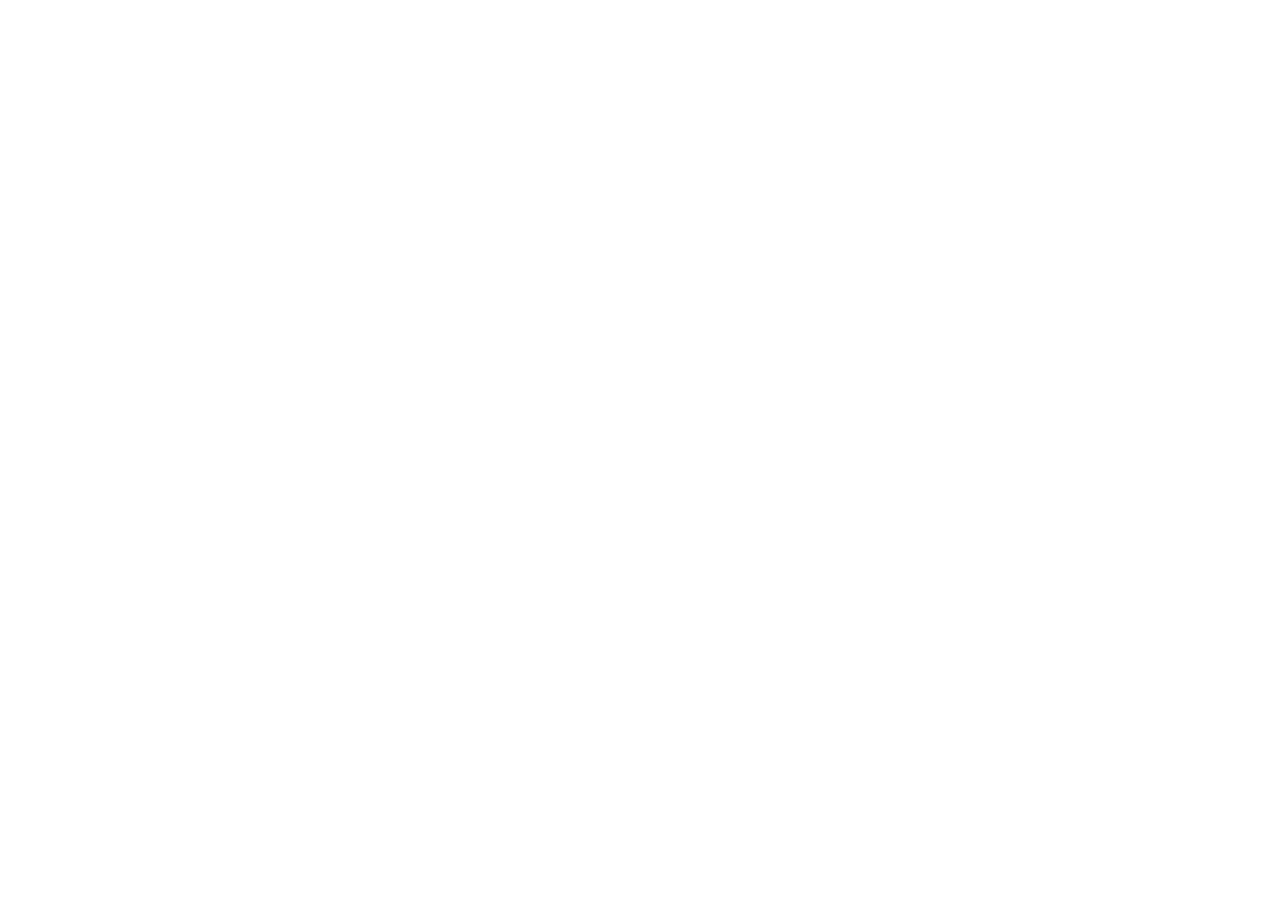
==== index.html @ a1a869b6 "Create index.html" ====
<!DOCTYPE html>
<html lang="en">
  <head>
        <meta charset="UTF-8">
        <meta name="viewport" content="width=device-width, initial-scale=1.0">
        <title>Signal Dev Labs - Custom Solutions</title>
      <style>
                * { margin: 0; padding: 0; box-sizing: border-box; }
                body {
                              font-family: -apple-system, BlinkMacSystemFont, 'Segoe UI', Roboto, 'Helvetica Neue', Arial, sans-serif;
                              background: linear-gradient(135deg, #0f172a 0%, #1e293b 100%);
                              color: #f8fafc;
                              min-height: 100vh;
                              display: flex;
                              align-items: center;
                              justify-content: center;
                              padding: 20px;
                }
                .container {
                              text-align: center;
                              max-width: 600px;
                }
                h1 {
                              font-size: 2.5em;
                              margin-bottom: 20px;
                              color: #ffffff;
                }
                p {
                              font-size: 1.1em;
                              margin-bottom: 30px;
                              color: #94a3b8;
                }
                .button {
                              display: inline-block;
                              padding: 15px 40px;
                              background: #3b82f6;
                              color: white;
                              text-decoration: none;
                              border-radius: 8px;
                              font-size: 1.1em;
                              transition: all 0.3s ease;
                }
                .button:hover {
                              background: #60a5fa;
                }
            </style>
  </head>
  <body>
        <div class="container">
                  <h1>Signal Dev Labs</h1>
                <p>Custom Solutions. Intelligent Systems. Built to Scale.</p>
                <p>Loading your website...</p>
                <a href="https://advuf-699355cbca5c464684aefee860e9e265-preview.app.atoms.dev/" class="button">Enter Website</a>a>
        </div>div>
      <script>
                setTimeout(function() {
                              window.location.href = 'https://advuf-699355cbca5c464684aefee860e9e265-preview.app.atoms.dev/';
                }, 1000);
      </script>
  </body>
</html>html>
      </script></p></p></h1>
  </body>
      </style></title>
  </head>
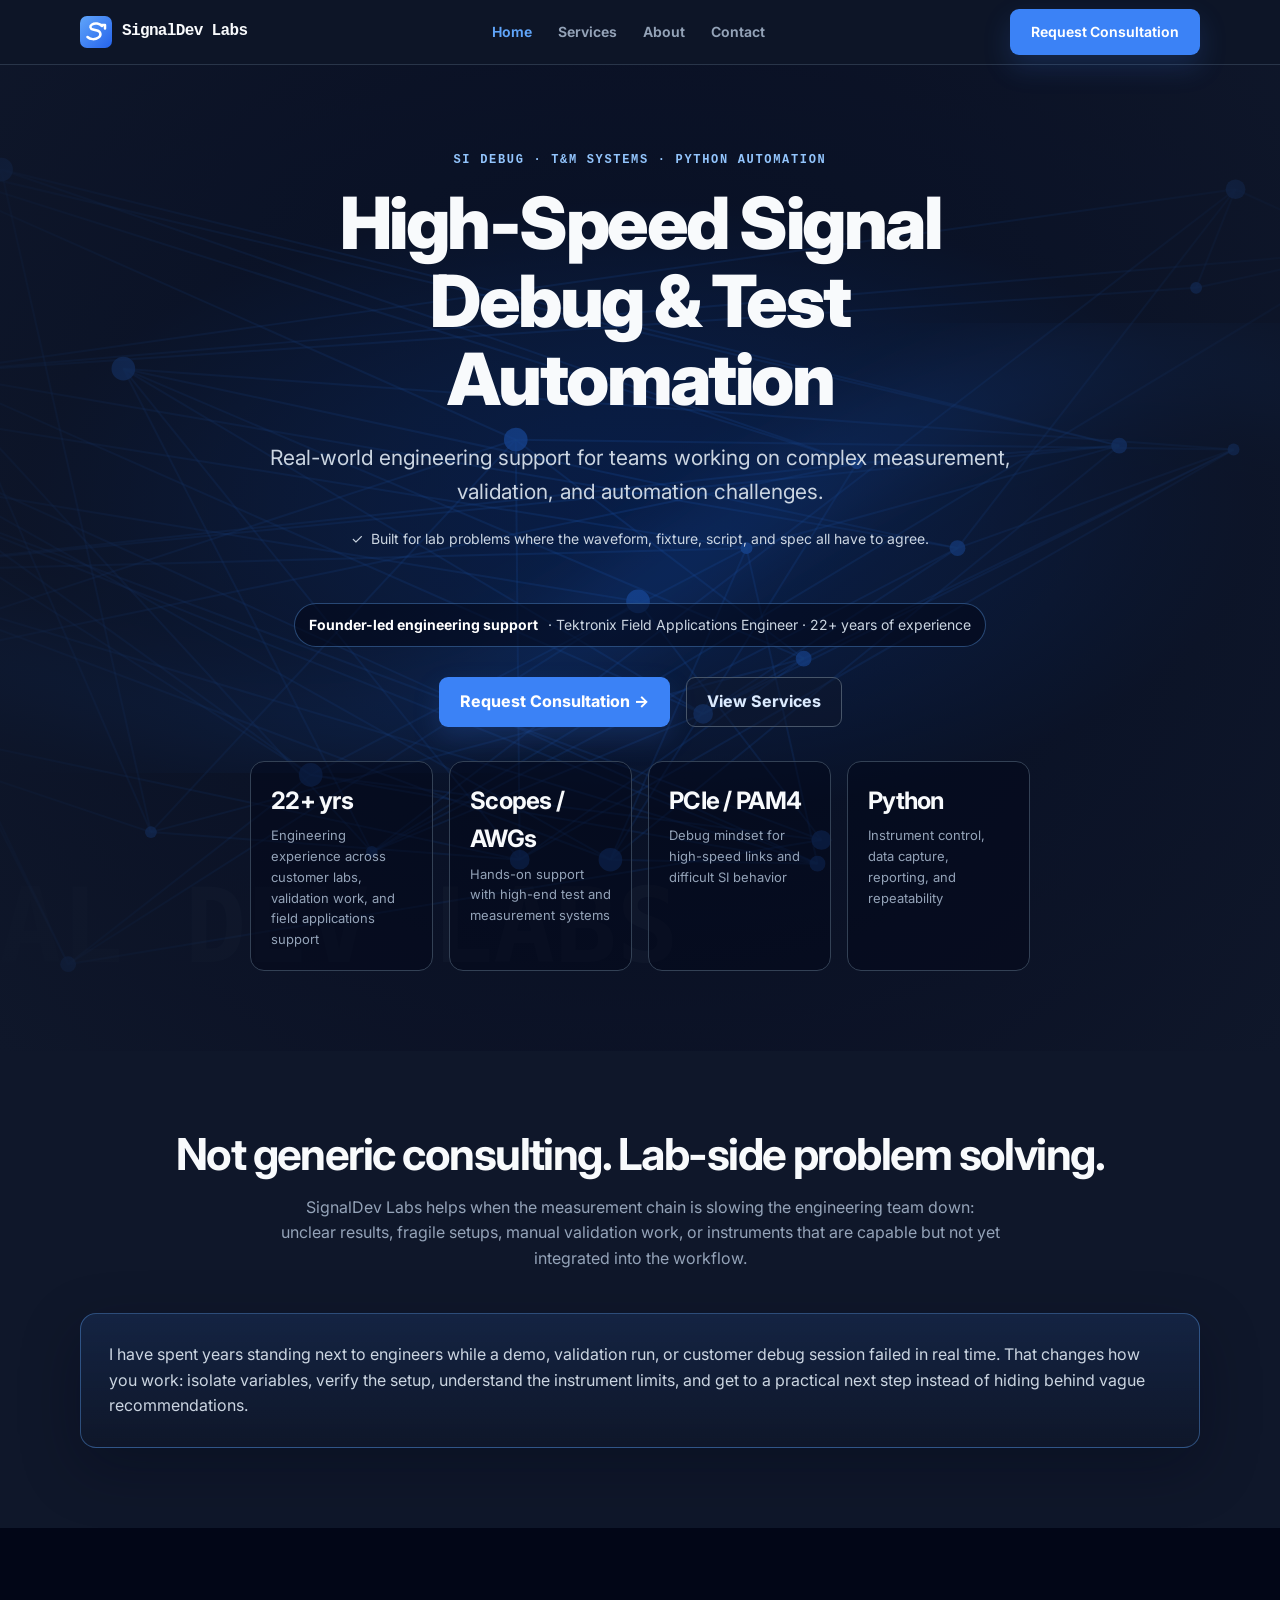
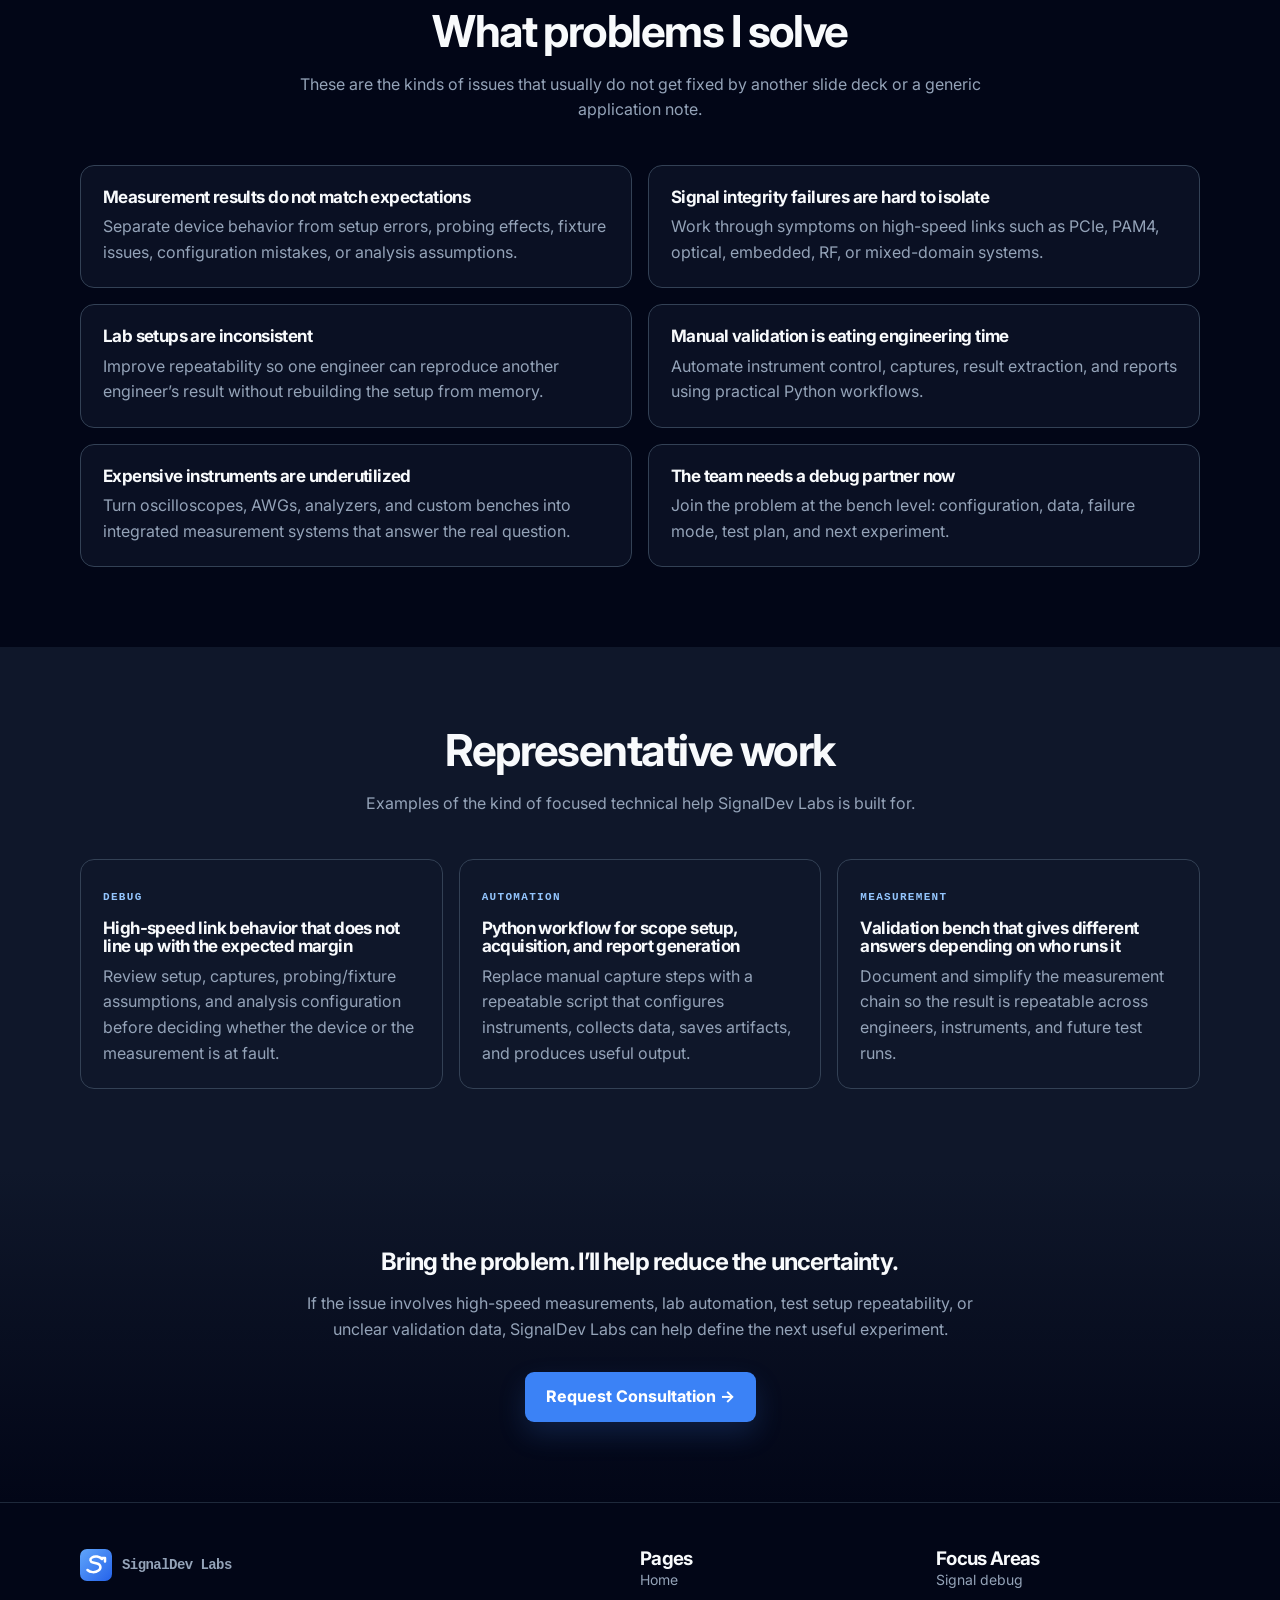
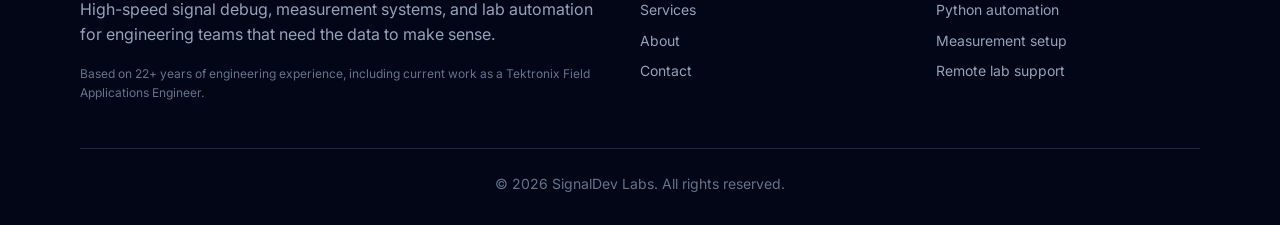
==== commit 784eac35: "feat: build SignalDev Labs static website" ====
--- a/index.html
+++ b/index.html
@@ -1,65 +1,25 @@
 <!DOCTYPE html>
 <html lang="en">
-  <head>
-        <meta charset="UTF-8">
-        <meta name="viewport" content="width=device-width, initial-scale=1.0">
-        <title>Signal Dev Labs - Custom Solutions</title>
-      <style>
-                * { margin: 0; padding: 0; box-sizing: border-box; }
-                body {
-                              font-family: -apple-system, BlinkMacSystemFont, 'Segoe UI', Roboto, 'Helvetica Neue', Arial, sans-serif;
-                              background: linear-gradient(135deg, #0f172a 0%, #1e293b 100%);
-                              color: #f8fafc;
-                              min-height: 100vh;
-                              display: flex;
-                              align-items: center;
-                              justify-content: center;
-                              padding: 20px;
-                }
-                .container {
-                              text-align: center;
-                              max-width: 600px;
-                }
-                h1 {
-                              font-size: 2.5em;
-                              margin-bottom: 20px;
-                              color: #ffffff;
-                }
-                p {
-                              font-size: 1.1em;
-                              margin-bottom: 30px;
-                              color: #94a3b8;
-                }
-                .button {
-                              display: inline-block;
-                              padding: 15px 40px;
-                              background: #3b82f6;
-                              color: white;
-                              text-decoration: none;
-                              border-radius: 8px;
-                              font-size: 1.1em;
-                              transition: all 0.3s ease;
-                }
-                .button:hover {
-                              background: #60a5fa;
-                }
-            </style>
-  </head>
-  <body>
-        <div class="container">
-                  <h1>Signal Dev Labs</h1>
-                <p>Custom Solutions. Intelligent Systems. Built to Scale.</p>
-                <p>Loading your website...</p>
-                <a href="https://advuf-699355cbca5c464684aefee860e9e265-preview.app.atoms.dev/" class="button">Enter Website</a>a>
-        </div>div>
-      <script>
-                setTimeout(function() {
-                              window.location.href = 'https://advuf-699355cbca5c464684aefee860e9e265-preview.app.atoms.dev/';
-                }, 1000);
-      </script>
-  </body>
-</html>html>
-      </script></p></p></h1>
-  </body>
-      </style></title>
-  </head>
+<head>
+  <meta charset="UTF-8">
+  <meta name="viewport" content="width=device-width, initial-scale=1.0">
+  <title>SignalDev Labs — High-Speed Signal Debug & Test Automation</title>
+  <meta name="description" content="High-speed signal debugging, measurement system optimization, and Python-based test automation from a senior field applications engineering background.">
+  <link rel="icon" href="assets/logo.svg">
+  <link rel="preconnect" href="https://fonts.googleapis.com">
+  <link rel="preconnect" href="https://fonts.gstatic.com" crossorigin>
+  <link href="https://fonts.googleapis.com/css2?family=Inter:wght@400;500;650;700;800;900&display=swap" rel="stylesheet">
+  <link rel="stylesheet" href="assets/site.css">
+</head>
+<body>
+<header class="site-header"><div class="container nav"><a class="brand" href="index.html"><img src="assets/logo.svg" alt="SignalDev Labs logo"><span class="brand-mark">SignalDev Labs</span></a><button class="mobile-toggle" aria-label="Toggle navigation">☰</button><nav class="nav-links"><a class="active" href="index.html">Home</a><a class="" href="services.html">Services</a><a class="" href="about.html">About</a><a class="" href="contact.html">Contact</a></nav><div class="auth"><a class="btn" href="contact.html">Request Consultation</a></div></div></header>
+<main>
+<section class="hero" style="--hero-image:url('assets/graphics/hero-network.svg')"><img class="hero-art" src="assets/graphics/hero-network.svg" alt="" aria-hidden="true"><div class="hero-inner container"><div class="kicker">SI debug · T&M systems · Python automation</div><h1>High-Speed Signal Debug &amp; Test Automation</h1><p class="lead">Real-world engineering support for teams working on complex measurement, validation, and automation challenges.</p><p class="eyebrow"><span>✓</span>Built for lab problems where the waveform, fixture, script, and spec all have to agree.</p><div class="founder-strip"><strong>Founder-led engineering support</strong><span>· Tektronix Field Applications Engineer · 22+ years of experience</span></div><div class="cta-row"><a class="btn" href="contact.html">Request Consultation →</a><a class="btn secondary" href="services.html">View Services</a></div><div class="proof-grid"><div class="proof"><strong>22+ yrs</strong><span>Engineering experience across customer labs, validation work, and field applications support</span></div><div class="proof"><strong>Scopes / AWGs</strong><span>Hands-on support with high-end test and measurement systems</span></div><div class="proof"><strong>PCIe / PAM4</strong><span>Debug mindset for high-speed links and difficult SI behavior</span></div><div class="proof"><strong>Python</strong><span>Instrument control, data capture, reporting, and repeatability</span></div></div></div></section>
+<section class="section"><div class="container"><div class="section-head"><h2>Not generic consulting. Lab-side problem solving.</h2><p>SignalDev Labs helps when the measurement chain is slowing the engineering team down: unclear results, fragile setups, manual validation work, or instruments that are capable but not yet integrated into the workflow.</p></div><div class="lab-note"><p>I have spent years standing next to engineers while a demo, validation run, or customer debug session failed in real time. That changes how you work: isolate variables, verify the setup, understand the instrument limits, and get to a practical next step instead of hiding behind vague recommendations.</p></div></div></section>
+<section class="section alt"><div class="container"><div class="section-head"><h2>What problems I solve</h2><p>These are the kinds of issues that usually do not get fixed by another slide deck or a generic application note.</p></div><div class="problem-list"><article class="problem"><h3>Measurement results do not match expectations</h3><p>Separate device behavior from setup errors, probing effects, fixture issues, configuration mistakes, or analysis assumptions.</p></article><article class="problem"><h3>Signal integrity failures are hard to isolate</h3><p>Work through symptoms on high-speed links such as PCIe, PAM4, optical, embedded, RF, or mixed-domain systems.</p></article><article class="problem"><h3>Lab setups are inconsistent</h3><p>Improve repeatability so one engineer can reproduce another engineer’s result without rebuilding the setup from memory.</p></article><article class="problem"><h3>Manual validation is eating engineering time</h3><p>Automate instrument control, captures, result extraction, and reports using practical Python workflows.</p></article><article class="problem"><h3>Expensive instruments are underutilized</h3><p>Turn oscilloscopes, AWGs, analyzers, and custom benches into integrated measurement systems that answer the real question.</p></article><article class="problem"><h3>The team needs a debug partner now</h3><p>Join the problem at the bench level: configuration, data, failure mode, test plan, and next experiment.</p></article></div></div></section>
+<section class="section"><div class="container"><div class="section-head"><h2>Representative work</h2><p>Examples of the kind of focused technical help SignalDev Labs is built for.</p></div><div class="examples"><article class="example"><span class="tag">Debug</span><h3>High-speed link behavior that does not line up with the expected margin</h3><p>Review setup, captures, probing/fixture assumptions, and analysis configuration before deciding whether the device or the measurement is at fault.</p></article><article class="example"><span class="tag">Automation</span><h3>Python workflow for scope setup, acquisition, and report generation</h3><p>Replace manual capture steps with a repeatable script that configures instruments, collects data, saves artifacts, and produces useful output.</p></article><article class="example"><span class="tag">Measurement</span><h3>Validation bench that gives different answers depending on who runs it</h3><p>Document and simplify the measurement chain so the result is repeatable across engineers, instruments, and future test runs.</p></article></div></div></section>
+<section class="section grad"><div class="container cta-panel"><h2>Bring the problem. I’ll help reduce the uncertainty.</h2><p class="muted">If the issue involves high-speed measurements, lab automation, test setup repeatability, or unclear validation data, SignalDev Labs can help define the next useful experiment.</p><div class="cta-row"><a class="btn" href="contact.html">Request Consultation →</a></div></div></section>
+</main>
+<footer class="site-footer"><div class="container"><div class="footer-grid"><div><a class="brand" href="index.html"><img src="assets/logo.svg" alt=""><span class="brand-mark">SignalDev Labs</span></a><p class="muted">High-speed signal debug, measurement systems, and lab automation for engineering teams that need the data to make sense.</p><p class="small-nav-note">Based on 22+ years of engineering experience, including current work as a Tektronix Field Applications Engineer.</p></div><div><h3>Pages</h3><nav><a href="index.html">Home</a><a href="services.html">Services</a><a href="about.html">About</a><a href="contact.html">Contact</a></nav></div><div><h3>Focus Areas</h3><nav><a href="services.html#signal-debug">Signal debug</a><a href="services.html#automation">Python automation</a><a href="services.html#measurement">Measurement setup</a><a href="services.html#remote-debug">Remote lab support</a></nav></div></div><div class="copyright">© 2026 SignalDev Labs. All rights reserved.</div></div></footer>
+<script src="assets/site.js"></script>
+</body></html>
--- a/assets/site.css
+++ b/assets/site.css
@@ -0,0 +1,9 @@
+
+:root{--bg:#020617;--panel:#0f172a;--panel2:#111c31;--line:#263449;--text:#f8fafc;--muted:#94a3b8;--muted2:#64748b;--blue:#3b82f6;--blue2:#60a5fa;--green:#22c55e;--red:#f87171;--shadow:0 24px 70px rgba(0,0,0,.35)}
+*{box-sizing:border-box}html{scroll-behavior:smooth}body{margin:0;font-family:Inter,ui-sans-serif,system-ui,-apple-system,BlinkMacSystemFont,"Segoe UI",Roboto,"Helvetica Neue",Arial,sans-serif;background:var(--bg);color:var(--text);line-height:1.6}a{color:inherit;text-decoration:none}img{max-width:100%;display:block}.container{width:min(1120px,calc(100% - 32px));margin-inline:auto}.site-header{position:sticky;top:0;z-index:50;background:rgba(15,23,42,.92);backdrop-filter:blur(14px);border-bottom:1px solid rgba(51,65,85,.75)}.nav{height:64px;display:flex;align-items:center;justify-content:space-between;gap:20px}.brand{display:flex;align-items:center;gap:10px;font-weight:800;letter-spacing:-.02em}.brand img{width:32px;height:32px}.nav-links{display:flex;align-items:center;gap:26px}.nav-links a,.auth a{font-size:14px;font-weight:650;color:var(--muted);transition:.18s}.nav-links a:hover,.nav-links a.active,.auth a:hover{color:var(--blue2)}.auth{display:flex;align-items:center;gap:12px}.btn{display:inline-flex;align-items:center;justify-content:center;gap:9px;min-height:44px;padding:11px 20px;border-radius:9px;border:1px solid transparent;background:var(--blue);color:white;font-weight:750;box-shadow:0 12px 28px rgba(59,130,246,.18);transition:.2s;cursor:pointer}.btn:hover{background:#2563eb;transform:translateY(-1px)}.btn.secondary{background:rgba(15,23,42,.42);border-color:#475569;color:#dbeafe;box-shadow:none}.btn.secondary:hover{background:#1e293b;color:white}.btn.full{width:100%}.mobile-toggle{display:none;background:transparent;border:0;color:var(--muted);font-size:28px}.hero{position:relative;min-height:90vh;display:grid;place-items:center;text-align:center;overflow:hidden;background:#08111f}.hero::before,.page-hero::before{content:"";position:absolute;inset:0;background-image:var(--hero-image);background-size:cover;background-position:center;opacity:.84}.hero::after{content:"";position:absolute;inset:0;background:radial-gradient(circle at 50% 45%,rgba(15,23,42,.38),rgba(15,23,42,.70) 56%,#0f172a 100%)}.hero-art{position:absolute;inset:0;width:100%;height:100%;object-fit:cover;opacity:.78;filter:saturate(1.25) contrast(1.1)}.hero-inner{position:relative;z-index:2;max-width:780px;padding:80px 0}.eyebrow{display:inline-flex;align-items:center;gap:8px;color:#cbd5e1;font-size:14px;margin:8px 0 28px}.eyebrow svg{color:var(--blue2)}h1,h2,h3{margin:0;line-height:1.08;letter-spacing:-.035em}.hero h1{font-size:clamp(42px,7vw,72px);font-weight:850}.accent{color:var(--blue2)}.lead{font-size:clamp(17px,2.2vw,21px);color:#cbd5e1;margin:24px auto 12px;max-width:760px}.cta-row{display:flex;justify-content:center;gap:16px;flex-wrap:wrap;margin-top:30px}.section{padding:80px 0;background:#0f172a}.section.alt{background:#020617}.section.grad{background:linear-gradient(180deg,#0f172a,#020617)}.section-head{text-align:center;margin-bottom:42px}.section-head h2{font-size:clamp(32px,4vw,44px)}.section-head p{max-width:720px;margin:16px auto 0;color:var(--muted)}.grid-4{display:grid;grid-template-columns:repeat(4,1fr);gap:20px}.grid-2{display:grid;grid-template-columns:repeat(2,1fr);gap:24px}.card{background:rgba(30,41,59,.48);border:1px solid #334155;border-radius:14px;padding:28px;box-shadow:0 1px 0 rgba(255,255,255,.03) inset;transition:.2s}.card:hover{border-color:rgba(96,165,250,.55);transform:translateY(-2px)}.iconbox{width:52px;height:52px;border-radius:13px;background:rgba(59,130,246,.11);display:grid;place-items:center;margin-bottom:18px}.iconbox svg{width:28px;height:28px;color:var(--blue2)}.card h3{font-size:20px;margin-bottom:10px}.card p,.muted{color:var(--muted)}.cta-panel{text-align:center;max-width:720px;margin:auto}.page-hero{position:relative;overflow:hidden;padding:86px 0;text-align:center;background:#0a1221}.page-hero::after{content:"";position:absolute;inset:0;background:rgba(15,23,42,.86)}.page-hero .container{position:relative;z-index:2}.page-hero h1{font-size:clamp(38px,5vw,56px)}.service-row{display:grid;grid-template-columns:1fr 1fr;gap:34px;align-items:start;margin-bottom:56px}.quote{background:rgba(30,41,59,.32);border:1px solid #334155;border-radius:14px;padding:34px;color:var(--muted);font-style:italic}.checklist{list-style:none;padding:0;margin:20px 0 0;display:grid;gap:12px}.checklist li{display:flex;gap:10px;align-items:center;color:#cbd5e1;font-size:15px}.check{color:var(--blue2);font-weight:900}.security-strip{border-top:1px solid #1f2937;border-bottom:1px solid #1f2937;background:#020617;padding:28px 0;text-align:center;color:var(--muted);display:flex;justify-content:center}.security-strip .container{display:flex;justify-content:center;gap:10px;align-items:center}.mission{max-width:820px;margin:auto}.mission p{color:var(--muted);font-size:17px}.form-card{max-width:680px;margin:auto;background:rgba(30,41,59,.48);border:1px solid #334155;border-radius:14px;padding:34px}.field{margin-bottom:20px}.field label{display:block;color:#cbd5e1;font-weight:700;margin-bottom:8px}.field input,.field textarea{width:100%;background:#0f172a;border:1px solid #334155;color:#f8fafc;border-radius:9px;padding:13px 14px;font:inherit}.field input:focus,.field textarea:focus{outline:2px solid rgba(59,130,246,.55);border-color:var(--blue)}.help{font-size:12px;color:#64748b;margin-top:7px}.checkbox{display:flex;gap:10px;align-items:flex-start;color:#cbd5e1;font-size:14px;margin:18px 0}.checkbox input{margin-top:4px;accent-color:var(--blue)}.legal{max-width:820px;margin:auto}.legal section{margin-bottom:34px}.legal h2{font-size:22px;margin-bottom:12px}.legal p,.legal li{color:var(--muted)}.legal a,.form-card a{color:var(--blue2);text-decoration:underline}.site-footer{background:#020617;border-top:1px solid #1e293b;padding:46px 0 30px}.footer-grid{display:grid;grid-template-columns:2fr 1fr 1fr;gap:32px}.footer-grid nav{display:grid;gap:8px}.footer-grid a{color:var(--muted);font-size:14px}.footer-grid a:hover{color:var(--blue2)}.copyright{text-align:center;border-top:1px solid #1e293b;margin-top:34px;padding-top:24px;color:#64748b;font-size:14px}.made-badge{position:absolute;right:22px;bottom:22px;z-index:3;display:flex;gap:7px;align-items:center;background:#fff;color:#111827;border-radius:999px;padding:8px 12px;font-size:12px;font-weight:800;box-shadow:var(--shadow)}.notice{border-radius:10px;padding:12px 14px;margin-bottom:16px}.notice.error{color:#fecaca;background:rgba(127,29,29,.28);border:1px solid rgba(248,113,113,.35)}.notice.success{color:#bbf7d0;background:rgba(20,83,45,.28);border:1px solid rgba(34,197,94,.35)}@media (max-width:900px){.grid-4{grid-template-columns:repeat(2,1fr)}.service-row{grid-template-columns:1fr}.footer-grid{grid-template-columns:1fr 1fr}}@media (max-width:720px){.mobile-toggle{display:block}.nav-links,.auth{display:none}.nav.open{height:auto;align-items:flex-start;padding:16px 0;flex-wrap:wrap}.nav.open .nav-links,.nav.open .auth{display:flex;flex-basis:100%;flex-direction:column;align-items:flex-start;gap:14px}.grid-4,.grid-2,.footer-grid{grid-template-columns:1fr}.section{padding:60px 0}.hero{min-height:760px}.made-badge{display:none}.form-card{padding:22px}}
+
+
+.brand-mark{font-family:"JetBrains Mono",ui-monospace,SFMono-Regular,Menlo,Monaco,Consolas,monospace;letter-spacing:-.04em}.kicker{display:inline-flex;align-items:center;gap:8px;margin-bottom:18px;color:#93c5fd;font:700 12px/1 ui-monospace,SFMono-Regular,Menlo,monospace;text-transform:uppercase;letter-spacing:.14em}.hero .lead{max-width:820px}.proof-grid{display:grid;grid-template-columns:repeat(4,1fr);gap:16px;margin-top:34px}.proof{border:1px solid #334155;background:rgba(2,6,23,.46);border-radius:14px;padding:20px;text-align:left}.proof strong{display:block;color:#f8fafc;font-size:24px;letter-spacing:-.03em}.proof span{display:block;color:#94a3b8;font-size:13px;margin-top:5px}.problem-list{display:grid;grid-template-columns:repeat(2,1fr);gap:16px;margin-top:24px}.problem{border:1px solid #334155;background:rgba(15,23,42,.62);border-radius:14px;padding:22px}.problem h3{font-size:17px;margin-bottom:8px}.problem p{color:#94a3b8;margin:0}.lab-note{border:1px solid rgba(96,165,250,.38);background:linear-gradient(180deg,rgba(59,130,246,.12),rgba(15,23,42,.45));border-radius:16px;padding:28px;box-shadow:0 20px 60px rgba(2,6,23,.3)}.lab-note p{color:#cbd5e1;margin:0}.mono-card{font-family:ui-monospace,SFMono-Regular,Menlo,Monaco,Consolas,monospace;font-size:13px;color:#93c5fd;background:#020617;border:1px solid #1e3a5f;border-radius:14px;padding:20px;overflow:auto}.mono-card div{padding:4px 0;border-bottom:1px solid rgba(30,58,95,.45)}.mono-card div:last-child{border-bottom:0}.service-card-large{display:grid;grid-template-columns:80px 1fr;gap:20px}.service-card-large .iconbox{margin:0}.service-card-large h2{font-size:24px}.service-card-large p{color:#94a3b8;margin:10px 0 0}.service-card-large ul{margin:18px 0 0;padding-left:18px;color:#cbd5e1}.about-split{display:grid;grid-template-columns:1.15fr .85fr;gap:28px;align-items:start}.about-copy p{color:#cbd5e1;font-size:17px}.principles{display:grid;gap:14px}.principle{border-left:3px solid #3b82f6;padding:12px 16px;background:rgba(15,23,42,.55);border-radius:0 12px 12px 0}.principle strong{display:block;color:#f8fafc}.principle span{color:#94a3b8;font-size:14px}.small-nav-note{color:#64748b;font-size:12px;margin-top:12px}@media (max-width:900px){.proof-grid{grid-template-columns:repeat(2,1fr)}.problem-list,.about-split{grid-template-columns:1fr}.service-card-large{grid-template-columns:1fr}}@media (max-width:720px){.proof-grid{grid-template-columns:1fr}}
+
+.founder-strip{margin-top:24px;display:inline-flex;gap:10px;align-items:center;border:1px solid rgba(96,165,250,.38);background:rgba(2,6,23,.55);border-radius:999px;padding:10px 14px;color:#cbd5e1;font-size:14px}.founder-strip strong{color:#fff}.examples{display:grid;grid-template-columns:repeat(3,1fr);gap:16px}.example{border:1px solid #334155;background:rgba(15,23,42,.62);border-radius:14px;padding:22px}.example .tag{font:700 11px/1 ui-monospace,SFMono-Regular,Menlo,monospace;color:#93c5fd;text-transform:uppercase;letter-spacing:.12em}.example h3{font-size:17px;margin:12px 0 8px}.example p{color:#94a3b8;margin:0}@media (max-width:900px){.examples{grid-template-columns:1fr}}
+.auth .btn{color:#fff}.founder-strip{flex-wrap:wrap;justify-content:center}.founder-strip span{color:#cbd5e1}
